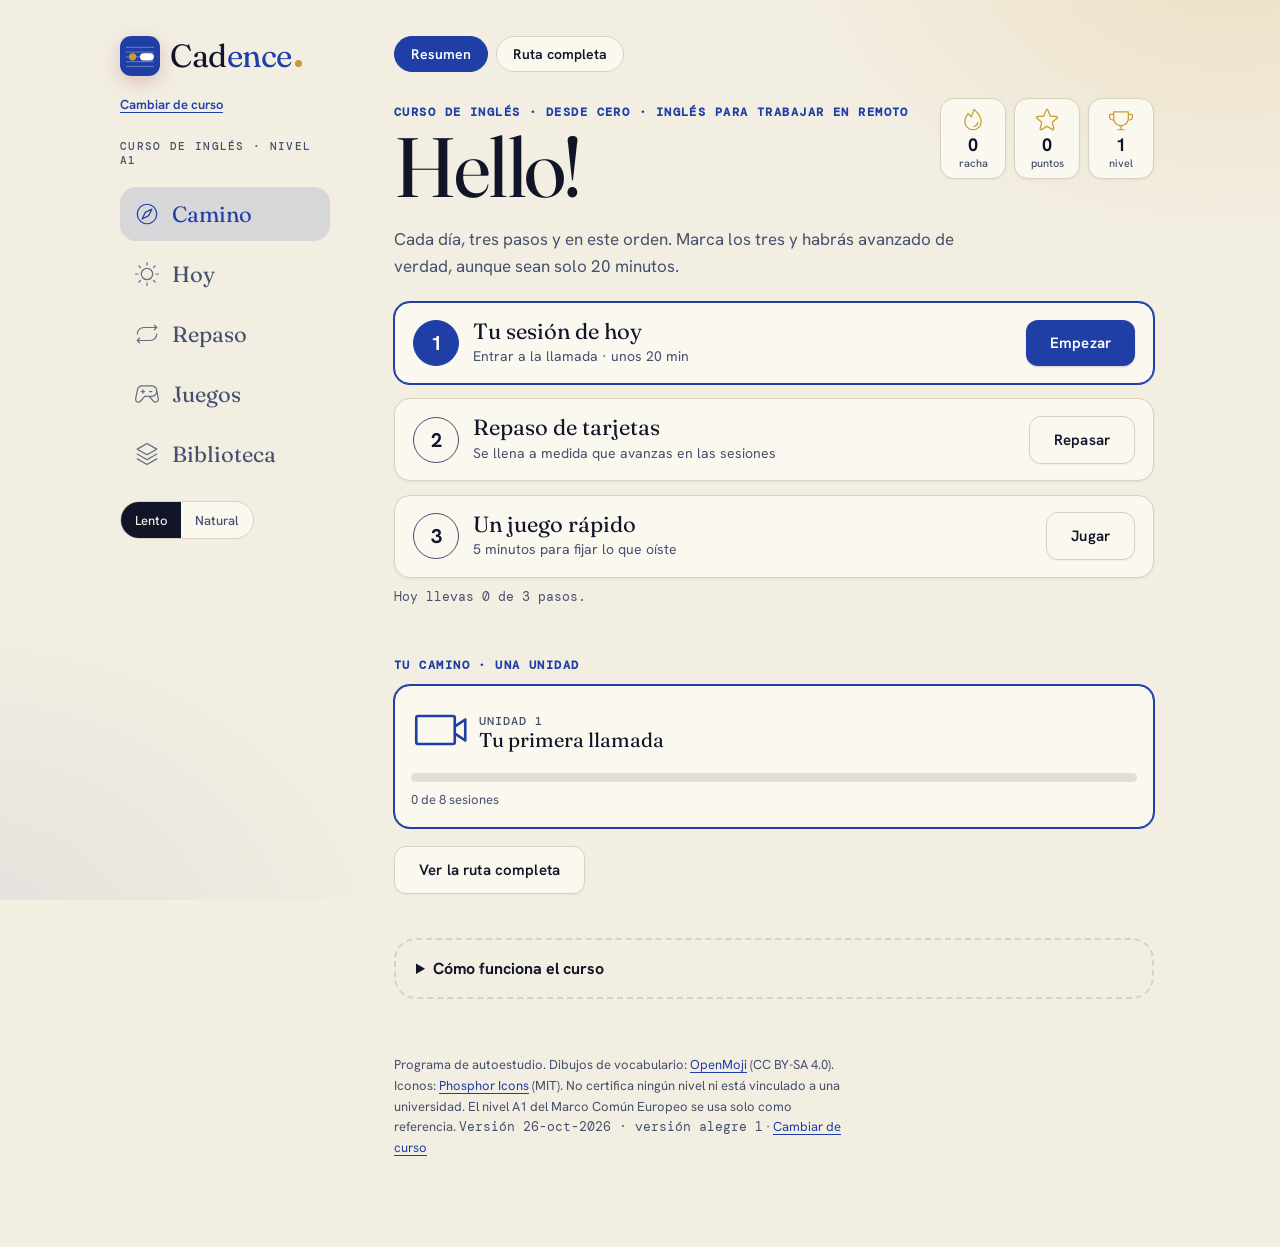
==== en/index.html @ 7f868755 "Curso de inglés (en-US) unidad 1, pruebas, motor generalizado Co-Authored-By: Claude Sonnet 5.5 <nor" ====
<!doctype html>
<html lang="es">
<head>
<meta charset="utf-8">
<meta name="viewport" content="width=device-width, initial-scale=1, viewport-fit=cover">
<meta name="robots" content="noindex">
<meta name="description" content="Cadence: curso de autoestudio de inglés para trabajar en remoto, desde cero y para hispanohablantes. Versión de prueba.">
<meta name="theme-color" content="#F3EEE2">
<meta property="og:type" content="website">
<meta property="og:title" content="Cadence: inglés para trabajar en remoto">
<meta property="og:description" content="Curso de autoestudio de inglés americano para trabajar en remoto, con ritmo, escenas y repaso espaciado.">
<link rel="canonical" href="https://virbel21.github.io/cadence-frances/en/">
<title>Cadence</title>
<link rel="preconnect" href="https://fonts.googleapis.com">
<link rel="preconnect" href="https://fonts.gstatic.com" crossorigin>
<link href="https://fonts.googleapis.com/css2?family=Fraunces:ital,opsz,wght@0,9..144,300..700;1,9..144,300..700&family=Hanken+Grotesk:wght@400;500;600&family=DM+Mono:wght@400;500&display=swap" rel="stylesheet">
<link rel="stylesheet" href="theme.css">
<link rel="stylesheet" href="../shared/app.css">
</head>
<body>

<div class="shell">
  <aside class="side">
    <div class="brand" role="img" aria-label="Cadence">
      <svg class="mk" viewBox="0 0 46 46" fill="none" aria-hidden="true"><rect width="46" height="46" rx="13" fill="var(--blue)"/><g stroke="var(--on-blue)" stroke-width="1" opacity=".38"><path d="M7 13H39M7 18.5H39M7 24H39M7 29.5H39M7 35H39"/></g><circle cx="14.5" cy="24" r="4.2" fill="var(--honey)"/><rect x="23" y="19.8" width="16" height="8.4" rx="4.2" fill="var(--on-blue)"/></svg>
      <span class="wm" aria-hidden="true">Cad<em>ence</em><span class="dt"></span></span>
    </div>
    <p class="sub">Curso de inglés · Nivel A1</p>
    <a class="swc" href="../">Cambiar de curso</a>
    <div class="seg" role="group" aria-label="Velocidad de la voz">
      <button type="button" data-a="speed" data-v="slow" aria-pressed="true">Lento</button>
      <button type="button" data-a="speed" data-v="fast" aria-pressed="false">Natural</button>
    </div>
    <label class="vsel" id="vsel" hidden><span>Voz</span><select id="voice" aria-label="Elegir voz inglesa"></select></label>
    <nav class="nav" role="tablist" aria-label="Secciones">
      <button role="tab" data-a="tab" data-t="home" type="button"><span class="ic"><svg viewBox="0 0 256 256" fill="currentColor" aria-hidden="true" focusable="false"><path d="M128,26A102,102,0,1,0,230,128,102.12,102.12,0,0,0,128,26Zm0,192a90,90,0,1,1,90-90A90.1,90.1,0,0,1,128,218ZM173.32,74.63l-64,32a6,6,0,0,0-2.69,2.69l-32,64A6,6,0,0,0,80,182a6.06,6.06,0,0,0,2.68-.63l64-32a6,6,0,0,0,2.69-2.69l32-64a6,6,0,0,0-8.05-8.05Zm-33.79,64.9L93.42,162.58l23-46.11,46.11-23Z"/></svg></span><span>Camino</span></button>
      <button role="tab" data-a="tab" data-t="today" type="button"><span class="ic"><svg viewBox="0 0 256 256" fill="currentColor" aria-hidden="true" focusable="false"><path d="M122,40V16a6,6,0,0,1,12,0V40a6,6,0,0,1-12,0Zm68,88a62,62,0,1,1-62-62A62.07,62.07,0,0,1,190,128Zm-12,0a50,50,0,1,0-50,50A50.06,50.06,0,0,0,178,128ZM59.76,68.24a6,6,0,1,0,8.48-8.48l-16-16a6,6,0,0,0-8.48,8.48Zm0,119.52-16,16a6,6,0,1,0,8.48,8.48l16-16a6,6,0,1,0-8.48-8.48ZM192,70a6,6,0,0,0,4.24-1.76l16-16a6,6,0,0,0-8.48-8.48l-16,16A6,6,0,0,0,192,70Zm4.24,117.76a6,6,0,0,0-8.48,8.48l16,16a6,6,0,0,0,8.48-8.48ZM46,128a6,6,0,0,0-6-6H16a6,6,0,0,0,0,12H40A6,6,0,0,0,46,128Zm82,82a6,6,0,0,0-6,6v24a6,6,0,0,0,12,0V216A6,6,0,0,0,128,210Zm112-88H216a6,6,0,0,0,0,12h24a6,6,0,0,0,0-12Z"/></svg></span><span>Hoy</span></button>
      <button role="tab" data-a="tab" data-t="review" type="button"><span class="ic"><svg viewBox="0 0 256 256" fill="currentColor" aria-hidden="true" focusable="false"><path d="M26,128A70.08,70.08,0,0,1,96,58H209.51L195.76,44.24a6,6,0,0,1,8.48-8.48l24,24a6,6,0,0,1,0,8.48l-24,24a6,6,0,0,1-8.48-8.48L209.51,70H96a58.07,58.07,0,0,0-58,58,6,6,0,0,1-12,0Zm198-6a6,6,0,0,0-6,6,58.07,58.07,0,0,1-58,58H46.49l13.75-13.76a6,6,0,0,0-8.48-8.48l-24,24a6,6,0,0,0,0,8.48l24,24a6,6,0,0,0,8.48-8.48L46.49,198H160a70.08,70.08,0,0,0,70-70A6,6,0,0,0,224,122Z"/></svg></span><span>Repaso</span></button>
      <button role="tab" data-a="tab" data-t="games" type="button"><span class="ic"><svg viewBox="0 0 256 256" fill="currentColor" aria-hidden="true" focusable="false"><path d="M176,110H152a6,6,0,0,1,0-12h24a6,6,0,0,1,0,12ZM104,98H94V88a6,6,0,0,0-12,0V98H72a6,6,0,0,0,0,12H82v10a6,6,0,0,0,12,0V110h10a6,6,0,0,0,0-12ZM239.84,199.5A34,34,0,0,1,212,214,34.11,34.11,0,0,1,188,204.05l-.26-.28L147.38,158H108.62L68.31,203.76,68,204A34,34,0,0,1,44,214a34,34,0,0,1-33.46-39.91s0-.06,0-.1L26.9,89.88A57.89,57.89,0,0,1,83.89,42H172a58.07,58.07,0,0,1,57.05,47.63c0,.07,0,.12,0,.19L245.46,174s0,.07,0,.11A33.75,33.75,0,0,1,239.84,199.5ZM172,146a46,46,0,0,0,0-92H83.89A45.9,45.9,0,0,0,38.71,92a.36.36,0,0,0,0,.1L22.33,176.23a22,22,0,0,0,37.11,19.45l42-47.65a6,6,0,0,1,4.5-2Zm61.67,30.23-9.79-50.35A58.06,58.06,0,0,1,172,158h-8.63l33.19,37.68a22,22,0,0,0,37.11-19.45Z"/></svg></span><span>Juegos</span></button>
      <button role="tab" data-a="tab" data-t="sounds" type="button"><span class="ic"><svg viewBox="0 0 256 256" fill="currentColor" aria-hidden="true" focusable="false"><path d="M229.18,173a6,6,0,0,1-2.16,8.2l-96,56a6,6,0,0,1-6,0l-96-56a6,6,0,0,1,6-10.36l93,54.23,93-54.23A6,6,0,0,1,229.18,173ZM221,122.82l-93,54.23L35,122.82a6,6,0,0,0-6,10.36l96,56a6,6,0,0,0,6,0l96-56a6,6,0,0,0-6-10.36ZM26,80a6,6,0,0,1,3-5.18l96-56a6,6,0,0,1,6,0l96,56a6,6,0,0,1,0,10.36l-96,56a6,6,0,0,1-6,0l-96-56A6,6,0,0,1,26,80Zm17.91,0L128,129.05,212.09,80,128,31Z"/></svg></span><span>Biblioteca</span></button>
    </nav>
        <p class="note" id="vnote" hidden>Este dispositivo no tiene una voz inglesa instalada. Añádela en los ajustes de voz del sistema para oír las frases. Las notas del ritmo funcionan igual.</p>
  </aside>

  <main>
    <div class="subnav" id="subnav" role="group" aria-label="Apartados"></div>
    <section class="view" id="v-home"></section>
    <section class="view" id="v-route" hidden></section>
    <section class="view" id="v-today" hidden></section>
    <section class="view" id="v-review" hidden></section>
    <section class="view" id="v-words" hidden></section>
    <section class="view" id="v-games" hidden></section>
    <section class="view" id="v-talk" hidden></section>
    <section class="view" id="v-sounds" hidden></section>
    <section class="view" id="v-verbs" hidden></section>
    <section class="view" id="v-method" hidden></section>
    <p class="foot">Programa de autoestudio. Dibujos de vocabulario: <a href="https://openmoji.org" rel="noopener">OpenMoji</a> (CC BY-SA 4.0). Iconos: <a href="https://phosphoricons.com" rel="noopener">Phosphor Icons</a> (MIT). No certifica ningún nivel ni está vinculado a una universidad. El nivel A1 del Marco Común Europeo se usa solo como referencia. <span style="font-family:var(--f-mono)">Versión 26-oct-2026 · versión alegre 1</span> · <a href="../">Cambiar de curso</a></p>
  </main>
</div>
<div class="toast" id="toast" role="status" aria-live="polite" hidden></div>

<script src="course.js"></script>
<script src="../shared/evid.js"></script>
<script src="../shared/engine.js"></script>
</body>
</html>
---- en/theme.css ----
/* Tema del curso de inglés: cobalto y marfil con oro viejo (Fraunces + Hanken Grotesk). Sin verdes ni rosas. */
:root{
  --paper:#F3EEE2; --card:#FBF8F0; --sunk:#E9E2D1;
  --ink:#101528; --ink2:#46506E; --line:#DAD2BE;
  --blue:#1F3FA6; --blue-soft:#DCE3F6; --on-blue:#FFFFFF;
  --rose:#74540C; --rose-soft:#F3E2B0;
  --ok:#1F3FA6;
  --staff:rgba(16,21,40,.26); --staff2:rgba(16,21,40,.52);
  --honey:#C99A2E; --glow:rgba(201,154,46,.20); --glow2:rgba(31,63,166,.10);
  --f-display:'Fraunces','Iowan Old Style',Georgia,serif;
  --f-body:'Hanken Grotesk',system-ui,-apple-system,'Segoe UI',sans-serif;
  --f-mono:'DM Mono',ui-monospace,Menlo,Consolas,monospace;
  --wd:400; --it:italic; --hs:clamp(72px,16vw,160px); --h2s:clamp(36px,5.6vw,54px);
  --c1:#1F3FA6; --c2:#B8862A; --c3:#46506E; --c4:#5A6FB8; --green:#1F3FA6; --red:#B5301C;
}
@media (prefers-color-scheme: dark){
  :root:not([data-theme="light"]){
    --paper:#0E1222; --card:#171C33; --sunk:#202744;
    --ink:#F1ECDD; --ink2:#AEB6D0; --line:#2E3556;
    --blue:#8FA6FF; --blue-soft:#232D5C; --on-blue:#0B1030;
    --rose:#E5C26A; --rose-soft:#3F3414;
    --ok:#8FA6FF;
    --staff:rgba(241,236,221,.26); --staff2:rgba(241,236,221,.52);
    --honey:#E5C26A; --glow:rgba(229,194,106,.14); --glow2:rgba(143,166,255,.12);
    --c1:#8FA6FF; --c2:#E5C26A; --c3:#AEB6D0; --c4:#B3C0FF; --green:#8FA6FF; --red:#F08A7A;
    color-scheme:dark;
  }
}
:root[data-theme="dark"]{
  --paper:#0E1222; --card:#171C33; --sunk:#202744;
  --ink:#F1ECDD; --ink2:#AEB6D0; --line:#2E3556;
  --blue:#8FA6FF; --blue-soft:#232D5C; --on-blue:#0B1030;
  --rose:#E5C26A; --rose-soft:#3F3414;
  --ok:#8FA6FF;
  --staff:rgba(241,236,221,.26); --staff2:rgba(241,236,221,.52);
  --honey:#E5C26A; --glow:rgba(229,194,106,.14); --glow2:rgba(143,166,255,.12);
  --c1:#8FA6FF; --c2:#E5C26A; --c3:#AEB6D0; --c4:#B3C0FF; --green:#8FA6FF; --red:#F08A7A;
  color-scheme:dark;
}
/* Fondo marfil limpio: un velo dorado y otro cobalto, muy suaves */
body[data-look="b"]{background-image:radial-gradient(620px 420px at 96% -6%,color-mix(in srgb,var(--honey) 16%,transparent),transparent 70%),radial-gradient(640px 480px at -4% 106%,color-mix(in srgb,var(--blue) 8%,transparent),transparent 70%)}
---- shared/app.css ----
/* Layout: índice lateral tipo libro y columna de lectura. Motivo propio: cada sílaba es una nota
   sobre un pentagrama; la nota larga es el acento del grupo. Crema cálida para el fondo, terracota solo en lo que suena o se pulsa,
   miel únicamente para señalar la forma natural en las correcciones. */
*{box-sizing:border-box}
body{
  background-color:var(--paper);
  background-image:radial-gradient(900px 520px at 88% -8%,var(--glow),transparent 70%),radial-gradient(760px 520px at -6% 108%,var(--glow2),transparent 70%);
  background-repeat:no-repeat; background-attachment:fixed;
  color:var(--ink);
  font:400 16px/1.6 var(--f-body);
  padding-block:24px 80px;
  padding-left:max(16px, env(safe-area-inset-left, 0px));
  padding-right:max(16px, env(safe-area-inset-right, 0px));
}
button{font:inherit;color:inherit}
:focus-visible{outline:2px solid var(--blue);outline-offset:3px}
h1,h2,h3{margin:0;font-weight:400;text-wrap:balance}
p{margin:0}
a{color:var(--blue);text-underline-offset:3px}

.shell{max-width:1040px;margin:0 auto;display:grid;grid-template-columns:minmax(0,1fr);gap:22px}
.side{display:grid;grid-template-columns:1fr auto;align-items:center;gap:14px 12px}
.side .nav,.side .note{grid-column:1 / -1}
.brand{display:flex;align-items:center;gap:10px;flex-wrap:nowrap}
.brand .mk{width:40px;height:40px;flex:none;filter:drop-shadow(0 6px 10px rgba(138,33,64,.22))}
.wm{font:var(--wd) 32px/1 var(--f-display);letter-spacing:-.015em;color:var(--ink);white-space:nowrap}
.wm em{font-style:normal;color:var(--blue)}
.wm .dt{display:inline-block;width:7px;height:7px;border-radius:50%;background:var(--honey);margin-left:3px}
.sub{display:none}
.seg{display:inline-flex;border:1px solid var(--line);border-radius:99px;overflow:hidden;background:var(--card)}
.seg button{border:0;background:none;padding:7px 14px;font:500 13px var(--f-body);color:var(--ink2);cursor:pointer;min-height:36px}
.seg button[aria-pressed="true"]{background:var(--ink);color:var(--paper)}
.nav{display:flex;gap:6px;overflow-x:auto;border-bottom:1px solid var(--line);padding-bottom:2px;scrollbar-width:none}
.nav::-webkit-scrollbar{display:none}
.nav button{flex:none;display:flex;align-items:center;gap:8px;background:none;border:0;padding:10px 10px;font:var(--wd) 22px/1 var(--f-display);color:var(--ink2);cursor:pointer;border-bottom:2px solid transparent;margin-bottom:-3px}
.nav button::before{content:"";width:7px;height:7px;border-radius:50%;border:1px solid var(--ink2);flex:none}
.nav button[aria-selected="true"]{color:var(--ink);border-bottom-color:var(--blue)}
.nav button[aria-selected="true"]::before{background:var(--blue);border-color:var(--blue)}
.note{padding:10px 14px;background:var(--sunk);border-radius:8px;font-size:14px;color:var(--ink2)}
@media (min-width:860px){
  .shell{grid-template-columns:210px minmax(0,1fr);gap:64px}
  .side{display:flex;flex-direction:column;align-items:flex-start;gap:20px;position:sticky;top:calc(24px + env(safe-area-inset-top, 0px));align-self:start}
  .side .seg{order:3}
  .side .nav{order:2;flex-direction:column;border-bottom:0;border-left:1px solid var(--line);padding:0 0 0 18px;gap:2px;overflow:visible;width:100%}
  .nav button{font-size:26px;padding:8px 0;border-bottom:0;margin:0}
  .nav button[aria-selected="true"]{border-bottom:0}
  .sub{display:block;font:500 11px var(--f-mono);letter-spacing:.12em;text-transform:uppercase;color:var(--ink2);margin-top:-8px;order:1}
}

main{min-width:0;max-width:760px}
.view{padding-top:6px}
.eyebrow{font:500 12px var(--f-mono);letter-spacing:.12em;text-transform:uppercase;color:var(--ink2)}
.h2{font:var(--wd) var(--h2s)/1 var(--f-display);letter-spacing:-.015em;margin:8px 0 14px}
.lead{color:var(--ink2);max-width:58ch;font-size:17px}
.sec{margin-top:52px}
.sec > .eyebrow{display:block;margin-bottom:12px}
.h3{font:var(--wd) 26px/1.15 var(--f-display);margin-bottom:6px}

.hero{margin-bottom:8px}
.hero h1{font:var(--wd) var(--hs)/.88 var(--f-display);letter-spacing:-.035em;margin:10px 0 18px}
.hero-row{display:flex;align-items:center;gap:18px;flex-wrap:wrap;margin-bottom:22px}
.hero-actions{display:flex;gap:12px;flex-wrap:wrap;margin-top:26px}
.statline{display:flex;flex-wrap:wrap;gap:6px 30px;margin-top:30px;padding-top:16px;border-top:1px solid var(--line);font:400 13px var(--f-mono);color:var(--ink2)}
.statline b{font-weight:500;color:var(--ink)}

.btn{appearance:none;border:1px solid var(--blue);background:var(--blue);color:var(--on-blue);padding:12px 22px;border-radius:99px;font:500 15px var(--f-body);cursor:pointer;min-height:46px}
.btn.ghost{background:transparent;color:var(--ink);border-color:var(--ink2)}
.btn:hover{filter:brightness(1.1)}
.btn.ghost:hover{border-color:var(--blue);color:var(--blue);filter:none}

.tag{display:inline-block;font:500 11px var(--f-mono);letter-spacing:.06em;text-transform:uppercase;padding:3px 10px;border:1px solid var(--line);border-radius:99px;color:var(--ink2);white-space:nowrap}
.tag.now{background:var(--blue-soft);color:var(--blue);border-color:transparent}
.tag.ok,.tag.s{color:var(--ok);border-color:var(--ok)}
.tag.m{color:var(--blue);border-color:var(--blue)}
.tag.l{color:var(--rose);border-color:var(--rose)}

.steps,.weeks,.obj{list-style:none;margin:0;padding:0;border-top:1px solid var(--line)}
.steps li,.weeks li,.obj li{border-bottom:1px solid var(--line)}
.steps button{display:grid;grid-template-columns:44px 1fr auto;gap:14px;align-items:center;width:100%;text-align:left;background:none;border:0;padding:20px 0;cursor:pointer}
.steps button:hover .t{color:var(--blue)}
.steps .n{font:var(--it) var(--wd) 40px/1 var(--f-display);color:var(--blue)}
.steps .t{font:var(--wd) 25px/1.15 var(--f-display)}
.steps .d{color:var(--ink2);font-size:15px;margin-top:2px}
.steps .min{font:400 12px var(--f-mono);color:var(--ink2);margin-left:8px}

.how{list-style:none;margin:0;padding:0;border-top:1px solid var(--line)}
.how li{display:grid;grid-template-columns:44px 1fr;gap:14px;padding:20px 0;border-bottom:1px solid var(--line)}
.how .n{font:var(--it) var(--wd) 40px/1 var(--f-display);color:var(--blue)}
.how .t{font:var(--wd) 25px/1.15 var(--f-display)}
.how .t .min{font:400 12px var(--f-mono);color:var(--ink2);margin-left:8px}
.how .d{color:var(--ink2);font-size:16px;margin-top:4px;max-width:60ch}
.how .d b{color:var(--ink);font-weight:600}
.how .go{margin-top:12px;appearance:none;background:transparent;border:1px solid var(--ink2);color:var(--ink);border-radius:99px;padding:8px 16px;font:500 14px var(--f-body);cursor:pointer;min-height:40px}
.how .go:hover{border-color:var(--blue);color:var(--blue)}
.prog{display:grid;grid-template-columns:repeat(4,1fr);gap:6px;margin:0 0 14px}
.prog i{display:block;height:8px;border-radius:99px;background:var(--sunk)}
.prog i.on{background:var(--blue)}
.progl{font:400 13px var(--f-mono);color:var(--ink2);margin:0 0 16px}
.obj{counter-reset:o}
.obj li{counter-increment:o;display:grid;grid-template-columns:44px 1fr;gap:14px;padding:16px 0}
.obj li::before{content:counter(o);font:var(--it) var(--wd) 30px/1.1 var(--f-display);color:var(--blue)}

.weeks li{display:grid;grid-template-columns:44px 1fr auto;gap:14px;padding:18px 0;align-items:start}
.weeks .w{font:500 13px var(--f-mono);color:var(--ink2);padding-top:7px}
.weeks .tt{font:var(--wd) 26px/1.15 var(--f-display)}
.weeks .out{margin-top:4px;color:var(--ink2);font-size:15px}
.weeks .out b{font-weight:600;color:var(--ink)}
.weeks li.dim .tt{color:var(--ink2)}

.legend{font-size:14px;color:var(--ink2);margin-top:20px;max-width:62ch}
.legend code{font:500 13px var(--f-mono);color:var(--blue)}
.resp{font:500 13.5px var(--f-mono);color:var(--blue)}

/* Pentagrama: cada grupo rítmico es un compás */
.beats{--s:10px;display:flex;flex-wrap:wrap;gap:14px 12px;align-items:flex-start;margin:12px 0}
.beats.lg{--s:13px}
.grp{position:relative;display:flex;gap:8px;align-items:flex-start;padding:0 14px 0 10px}
.grp::before{content:"";position:absolute;left:0;right:0;top:0;height:calc(var(--s)*4 + 1px);background:repeating-linear-gradient(to bottom,var(--staff) 0 1px,transparent 1px var(--s))}
.grp::after{content:"";position:absolute;right:0;top:0;height:calc(var(--s)*4 + 1px);border-right:2px solid var(--staff2)}
.b{position:relative;z-index:1;display:flex;flex-direction:column;align-items:center;gap:calc(var(--s)*.9);min-width:calc(var(--s)*2.4)}
.b i{display:block;width:calc(var(--s)*1.7);height:calc(var(--s)*1.7);margin-top:calc(var(--s)*1.15);border-radius:50%;background:var(--ink2);transition:background .12s,transform .12s}
.b.end i{width:calc(var(--s)*4.4);border-radius:99px;background:var(--ink)}
.b span{font:500 12px/1 var(--f-mono);color:var(--ink2);padding-bottom:2px}
.beats.lg .b span{font-size:14px}
.b.on i{background:var(--blue);transform:scale(1.14)}
.b.on span{color:var(--blue)}
@media (prefers-reduced-motion: reduce){.b i{transition:none}}

.chips .chip.ok{background:var(--c1);color:#fff;border-color:transparent}.chips .chip.ko{text-decoration:line-through;opacity:.7}.chips .chip.miss{outline:2px dashed var(--c2);outline-offset:1px}
.lex{display:grid;grid-template-columns:auto 1fr;gap:16px;align-items:center;padding:14px 0;border-top:1px solid var(--line)}
.arcrow{display:inline-flex;align-items:flex-end;flex-wrap:nowrap;font:var(--it) var(--wd) 26px/1.1 var(--f-display)}
.arcrow .aw{padding:0 2px}
.arc{display:inline-flex;flex-direction:column;align-items:center;margin:0 -4px;position:relative;top:-2px}
.arc b{font:600 13px var(--f-body);line-height:1}
.arc svg{width:34px;height:17px;display:block}
.legend3{display:flex;flex-wrap:wrap;gap:6px 18px;font:500 13px var(--f-body);margin:12px 0 6px}
.pgrid{display:grid;grid-template-columns:repeat(auto-fill,minmax(150px,1fr));gap:12px;margin:16px 0}
.pic{display:flex;flex-direction:column;align-items:center;gap:6px;padding:16px 10px 14px;border:1px solid var(--line);background:var(--card);border-radius:16px;cursor:pointer;text-align:center;font:inherit;color:var(--ink)}
.pic:hover{border-color:var(--ink)}
.pic img{width:76px;height:76px;display:block}
.pc0{background:color-mix(in srgb,var(--c1) 12%,var(--card))}.pc1{background:color-mix(in srgb,var(--c2) 12%,var(--card))}.pc2{background:color-mix(in srgb,var(--c3) 12%,var(--card))}
.pic .pw{font:var(--it) var(--wd) 20px/1.1 var(--f-display)}
.pic .pe{font:400 13px var(--f-body);color:var(--ink2)}
.pic.big{border:0;margin:8px auto}.pic.big img{width:120px;height:120px}
.chips{display:flex;flex-wrap:wrap;gap:8px;margin:18px 0 6px}
.chip{border:1px solid var(--line);background:var(--card);border-radius:99px;padding:8px 16px;font:500 14px var(--f-body);cursor:pointer;min-height:40px}
.chip:hover{border-color:var(--blue)}
.chip[aria-pressed="true"]{background:var(--ink);color:var(--paper);border-color:var(--ink)}
.rhy{padding:24px;border:1px solid var(--line);background:var(--card);border-radius:14px}
.rhy .frx{font:var(--wd) 34px/1.1 var(--f-display)}
.rhy .row{display:flex;align-items:center;gap:16px;flex-wrap:wrap}

.play{flex:none;width:46px;height:46px;border-radius:50%;border:1px solid var(--blue);background:var(--card);color:var(--blue);display:inline-grid;place-items:center;cursor:pointer}
.play:hover{background:var(--blue);color:var(--on-blue)}
.play.sm{width:34px;height:34px}
.play.lg{width:64px;height:64px;background:var(--blue);color:var(--on-blue)}
.play.lg:hover{filter:brightness(1.12)}

.snd{display:grid;grid-template-columns:minmax(90px,120px) 1fr;gap:20px;padding:24px 0;border-top:1px solid var(--line)}
.snd .g{font:var(--it) var(--wd) 58px/.95 var(--f-display)}
.snd .g.sm{font-size:38px;line-height:1}
.snd .rs{margin-top:8px}
.snd h3{font:600 16px var(--f-body);margin-bottom:4px}
.snd p{color:var(--ink2);font-size:15px;max-width:56ch}
.words{display:flex;flex-wrap:wrap;gap:8px;margin-top:14px}
.word{display:inline-flex;gap:8px;align-items:center;border:1px solid var(--line);background:var(--card);padding:8px 14px;border-radius:99px;font:500 15px var(--f-body);cursor:pointer;min-height:40px}
.word:hover{border-color:var(--blue)}
.word svg{color:var(--blue)}

.scene-head{display:grid;grid-template-columns:minmax(120px,170px) 1fr;gap:26px;align-items:center;margin-top:28px}
.art{color:var(--ink);background:color-mix(in srgb,var(--honey) 22%,var(--card));border-radius:22px;padding:18px}
.art svg{width:100%;height:auto;display:block}
.art img{width:100%;max-width:130px;height:auto;display:block;margin:0 auto}
.setting{font:var(--wd) 24px/1.3 var(--f-display);max-width:34ch}
@media (max-width:520px){.scene-head{grid-template-columns:1fr}.art{max-width:190px}}

.ph{display:grid;grid-template-columns:46px 1fr;gap:16px;padding:20px 0;border-top:1px solid var(--line);align-items:start}
.ph .fr{font:var(--wd) 30px/1.15 var(--f-display)}
.ph .cue{color:var(--ink2);font-size:14.5px;margin-top:2px}

.dlg{margin-top:14px}
.line{border-left:2px solid var(--line);padding:4px 0 4px 16px;margin:16px 0}
.line.me{border-left-color:var(--blue)}
.who{font:500 11px var(--f-mono);letter-spacing:.1em;text-transform:uppercase;color:var(--ink2);margin-bottom:3px}
.fl{font:var(--wd) 25px/1.25 var(--f-display);display:flex;gap:12px;align-items:flex-start}
.fl > span{flex:1;min-width:0}
mark{background:var(--rose-soft);color:inherit;padding:0 4px;border-radius:3px}
.sense{font-size:14.5px;color:var(--ink2);margin-top:6px}
.linkbtn{background:none;border:0;padding:6px 0;color:var(--blue);font:500 14px var(--f-body);cursor:pointer;text-decoration:underline;text-underline-offset:3px}
.opts{display:grid;gap:10px;margin-top:18px}
.opt{display:block;width:100%;text-align:left;padding:15px 18px;border:1px solid var(--line);background:var(--card);border-radius:12px;font:500 16px var(--f-body);cursor:pointer;min-height:50px}
.opt:hover{border-color:var(--blue);background:var(--blue-soft)}
.endbox{margin-top:22px;padding:24px;border:1px solid var(--line);background:var(--card);border-radius:14px}
.score{font:var(--wd) 56px/1 var(--f-display)}
.score span{font-size:24px;color:var(--ink2)}
.row2{display:flex;gap:12px;flex-wrap:wrap;margin-top:18px}

.bar{height:3px;background:var(--line);margin-bottom:22px;border-radius:2px;overflow:hidden}
.bar i{display:block;height:100%;background:var(--blue)}
.rcard{border:1px solid var(--line);background:var(--card);border-radius:14px;padding:30px 24px}
.cue-big{font:var(--it) var(--wd) clamp(28px,5vw,40px)/1.2 var(--f-display);margin:12px 0 8px}
.rfr{font:var(--wd) clamp(34px,6.5vw,50px)/1.1 var(--f-display);margin-top:8px}
.rate{display:grid;grid-template-columns:repeat(3,1fr);gap:10px;margin-top:24px}
.rate button{display:flex;flex-direction:column;align-items:center;gap:2px;padding:12px 6px;border:1px solid var(--line);background:var(--paper);border-radius:12px;cursor:pointer;font:600 15px var(--f-body);min-height:58px}
.rate button small{font:400 12px var(--f-mono);color:var(--ink2)}
.rate button:hover{border-color:var(--blue);background:var(--blue-soft)}
.boxes{display:grid;grid-template-columns:repeat(6,1fr);gap:10px;align-items:end;height:124px;margin-top:8px}
.boxes div{display:flex;flex-direction:column;justify-content:flex-end;align-items:center;height:100%;gap:6px;font:400 12px var(--f-mono);color:var(--ink2);text-align:center}
.boxes i{display:block;width:100%;background:var(--blue);min-height:3px;border-radius:4px 4px 0 0}
.boxes .z i{background:var(--line)}
.boxes b{font-weight:500;color:var(--ink)}

.ev{list-style:none;margin:0;padding:0;border-top:1px solid var(--line)}
.ev li{padding:22px 0;border-bottom:1px solid var(--line);display:grid;gap:8px}
.ev .evh{display:flex;justify-content:space-between;align-items:baseline;gap:10px;flex-wrap:wrap}
.ev h3{font:var(--wd) 27px/1.15 var(--f-display)}
.ev p{font-size:15px;color:var(--ink2);max-width:62ch}
.plain{list-style:none;margin:0;padding:0;border-top:1px solid var(--line)}
.plain li{padding:14px 0;border-bottom:1px solid var(--line);color:var(--ink2);max-width:64ch}
.plain li b{color:var(--ink);font-weight:600}
.foot{margin-top:56px;font-size:13px;color:var(--ink2);max-width:64ch}

.looks{grid-column:1 / -1;display:grid;gap:8px;width:100%}
.looks > span{font:500 11px var(--f-mono);letter-spacing:.12em;text-transform:uppercase;color:var(--ink2)}
.looks button{display:flex;align-items:center;gap:12px;text-align:left;border:1px solid var(--line);background:var(--card);border-radius:12px;padding:10px 12px;cursor:pointer}
.looks button[aria-pressed="true"]{border-color:var(--blue);box-shadow:inset 0 0 0 1px var(--blue)}
.looks .sw{display:flex;flex:none}
.looks .sw i{display:block;width:18px;height:18px;border-radius:50%;border:1px solid rgba(0,0,0,.18);margin-left:-5px}
.looks .sw i:first-child{margin-left:0}
.looks b{display:block;font:600 14px var(--f-body)}
.looks small{display:block;font:400 12px var(--f-body);color:var(--ink2)}
@media (min-width:860px){.side .vsel{order:4}.side .note{order:5}}
.side .vsel{grid-column:1 / -1;display:grid;gap:6px;width:100%}
.vsel span{font:500 11px var(--f-mono);letter-spacing:.12em;text-transform:uppercase;color:var(--ink2)}
.vsel select{appearance:auto;width:100%;max-width:260px;padding:9px 10px;border:1px solid var(--line);border-radius:10px;background:var(--card);color:var(--ink);font:500 13px var(--f-body);min-height:40px}

.toast{position:fixed;left:50%;transform:translateX(-50%);bottom:calc(16px + env(safe-area-inset-bottom, 0px));max-width:min(92vw,460px);background:var(--ink);color:var(--paper);padding:12px 18px;border-radius:12px;font-size:14px;z-index:20}

.path{display:grid;gap:0;border-top:1px solid var(--line);margin-top:6px}
.stage{display:grid;grid-template-columns:96px 1fr;gap:16px;padding:20px 0;border-bottom:1px solid var(--line)}
.stage .k{font:500 12px var(--f-mono);letter-spacing:.1em;text-transform:uppercase;color:var(--blue);padding-top:6px}
.stage .tt{font:var(--wd) 26px/1.15 var(--f-display)}
.stage .d{color:var(--ink2);font-size:15px;margin-top:4px;max-width:58ch}
@media (max-width:520px){.stage{grid-template-columns:1fr;gap:4px}}
.days{list-style:none;margin:0;padding:0;border-top:1px solid var(--line)}
.days li{border-bottom:1px solid var(--line)}
.days button{display:grid;grid-template-columns:44px 1fr auto;gap:14px;align-items:center;width:100%;text-align:left;background:none;border:0;padding:16px 0;cursor:pointer}
.days button:hover .tt{color:var(--blue)}
.days .n{font:var(--it) var(--wd) 34px/1 var(--f-display);color:var(--blue)}
.days .tt{font:var(--wd) 23px/1.15 var(--f-display)}
.days .d{color:var(--ink2);font-size:14px;margin-top:2px}
.days li.plan .n,.days li.plan .tt{color:var(--ink2)}
.days li.plan .row{display:grid;grid-template-columns:44px 1fr;gap:14px;padding:12px 0;align-items:center}
.stp{list-style:none;margin:20px 0 6px;padding:0;display:grid;grid-template-columns:repeat(4,1fr);gap:8px}
.stp button{width:100%;text-align:left;border:1px solid var(--line);background:var(--card);border-radius:12px;padding:10px 12px;cursor:pointer;min-height:64px;display:grid;gap:2px}
.stp button b{font:500 11px var(--f-mono);letter-spacing:.08em;text-transform:uppercase;color:var(--ink2)}
.stp button span{font:600 14px/1.2 var(--f-body)}
.stp button[aria-current="step"]{border-color:var(--blue);box-shadow:inset 0 0 0 1px var(--blue)}
.stp button.ok b{color:var(--ok)}
@media (max-width:520px){.stp{grid-template-columns:repeat(2,1fr)}}
.story .sl{border-left:2px solid var(--line);padding:6px 0 6px 16px;margin:12px 0;transition:border-color .15s}
.story .sl.on{border-left-color:var(--blue);background:var(--blue-soft)}
.checks{list-style:none;margin:0;padding:0;border-top:1px solid var(--line)}
.checks li{border-bottom:1px solid var(--line)}
.checks label{display:flex;gap:12px;align-items:flex-start;padding:14px 0;cursor:pointer}
.checks input{width:20px;height:20px;margin-top:3px;accent-color:var(--blue)}
.qopt.right{border-color:var(--ok);background:transparent}
.qopt.wrong{border-color:var(--rose)}
.rcard .art{max-width:190px;margin:14px 0 4px}
@keyframes flipin{from{transform:perspective(900px) rotateY(80deg);opacity:.2}to{transform:perspective(900px) rotateY(0);opacity:1}}
.rcard.flip{animation:flipin .38s ease-out}
@media (prefers-reduced-motion:reduce){.rcard.flip{animation:none}}
.vmap{background:var(--card);border:1px solid var(--line);border-radius:14px;padding:10px;margin:16px 0}
.vmap svg{width:100%;height:auto;display:block}
.vmap .ln{stroke:var(--line);stroke-width:1.5;fill:none}
.vmap .nd{fill:var(--paper);stroke:var(--line);stroke-width:1.2;cursor:pointer}
.vmap g:hover .nd{stroke:var(--blue)}
.vmap .hub{fill:var(--blue)}
.vmap .pr{font:500 11px var(--f-mono);fill:var(--ink2);letter-spacing:.06em}
.vmap .fm{font:var(--wd) 22px var(--f-display);fill:var(--ink)}
.vmap .hubt{font:var(--wd) 24px var(--f-display);fill:var(--on-blue)}
.vmap .lbl{font:500 11px var(--f-mono);fill:var(--ink2);letter-spacing:.1em}
.vmap .es{font:400 12px var(--f-body);fill:var(--ink2)}
.rt{fill:var(--ink)}.en{fill:var(--blue)}.en.mu{opacity:.5}
.vm{display:grid;gap:0;border-top:1px solid var(--line);margin-top:10px}
.vm .r{display:grid;grid-template-columns:78px 1fr auto auto;gap:12px;align-items:center;padding:12px 0;border-bottom:1px solid var(--line)}
.vm .pr{font:500 12px var(--f-mono);color:var(--ink2)}
.vm .fo{font:var(--wd) 28px/1.1 var(--f-display)}
.vm .fo .e{color:var(--blue)}.vm .fo .e.mu{opacity:.5}
@media (max-width:520px){.vm .r{grid-template-columns:64px 1fr auto auto;gap:8px}.vm .fo{font-size:24px}}
/* color y conversación */
.trail{position:relative;max-width:560px}
.trail svg{position:absolute;left:0;top:0}
.trow{position:absolute;left:0;right:0;height:72px;display:flex;align-items:center;gap:12px;background:none;border:0;padding:0 0 0 150px;text-align:left;cursor:pointer;color:var(--ink)}
.trow .tx{display:grid;gap:2px;min-width:0}
.trow .tx b{font:var(--wd) 22px/1.15 var(--f-display);font-weight:400}
.trow .tx small{font:400 13px/1.35 var(--f-body);color:var(--ink2);display:-webkit-box;-webkit-line-clamp:2;-webkit-box-orient:vertical;overflow:hidden}
.trow:hover .tx b{color:var(--blue)}
.trow .tag{flex:none;margin-left:auto}
.node{position:absolute;top:50%;transform:translateY(-50%);width:54px;height:54px;border-radius:50%;display:grid;place-items:center;font:var(--wd) 22px var(--f-display);background:var(--card);border:2px solid var(--line);color:var(--ink)}
.node.done{background:var(--blue);border-color:transparent;color:var(--on-blue)}
.node.cur{width:66px;height:66px;background:var(--honey);border-color:transparent;color:#2A141B;font-size:26px;box-shadow:0 0 0 5px rgba(224,169,59,.3)}
.node.c0{border-color:var(--c1)}.node.c1{border-color:var(--c2)}.node.c2{border-color:var(--c3)}
.stp li:nth-child(1) button{border-top:4px solid var(--c1)}
.stp li:nth-child(2) button{border-top:4px solid var(--honey)}
.stp li:nth-child(3) button{border-top:4px solid var(--c2)}
.stp li:nth-child(4) button{border-top:4px solid var(--c3)}
.dlg{display:grid;gap:12px}
.dlg .line,.story .sl{border:1px solid var(--line);background:var(--card);border-radius:18px 18px 18px 4px;padding:12px 18px;margin:0;max-width:92%}
.dlg .line.me,.story .sl.me{margin-left:auto;background:var(--blue);color:var(--on-blue);border-color:transparent;border-radius:18px 18px 4px 18px}
.dlg .line.me .who,.story .sl.me .who{color:inherit;opacity:.75}
.dlg .line.me .sense,.story .sl.me .sense{color:inherit;opacity:.85}
.story{display:grid;gap:12px}
.story .sl.on{box-shadow:0 0 0 3px var(--honey)}
.story .sl.me.on{background:var(--blue)}
.story .sl.me .play{background:transparent;border-color:var(--on-blue);color:var(--on-blue)}
.wrow{display:grid;grid-template-columns:54px 1fr auto;gap:12px;align-items:start;padding:16px 0;border-bottom:1px solid var(--line)}
.wrow .rk{font:500 12px var(--f-mono);color:var(--ink2);padding-top:10px}
.wrow .ww{font:var(--wd) 30px/1.1 var(--f-display)}
.wrow .es{color:var(--ink2);font-size:15px;margin-top:2px}
.wrow .ex{display:flex;gap:8px;align-items:center;margin-top:6px;font:var(--wd) 19px/1.3 var(--f-display);color:var(--ink)}
.wlist{border-top:1px solid var(--line);margin-top:10px}
.gap{border-bottom:2px solid var(--blue);padding:0 14px}
.vsel[hidden],.note[hidden]{display:none!important}
.lead+.lead{margin-top:10px}

/* ===== Cadence v2: más alegre, con relieve y un solo camino ===== */
body{background-image:radial-gradient(520px 380px at 94% -4%,color-mix(in srgb,var(--c2) 24%,transparent),transparent 70%),radial-gradient(520px 460px at -6% 38%,color-mix(in srgb,var(--c1) 18%,transparent),transparent 70%),radial-gradient(640px 480px at 100% 106%,color-mix(in srgb,var(--honey) 34%,transparent),transparent 70%);padding-block:20px 120px}
.eyebrow{color:var(--blue);font-weight:600}
.h2{letter-spacing:-.02em}
/* botones con relieve */
.btn{border:0;border-radius:16px;font-weight:700;padding:13px 24px;box-shadow:0 4px 0 color-mix(in srgb,var(--blue) 58%,#000);transition:transform .08s,box-shadow .08s,filter .15s}
.btn:hover{filter:brightness(1.07)}
.btn:active{transform:translateY(3px);box-shadow:0 1px 0 color-mix(in srgb,var(--blue) 58%,#000)}
.btn.ghost{background:var(--card);color:var(--ink);border:2px solid var(--line);box-shadow:0 4px 0 var(--line)}
.btn.ghost:hover{border-color:var(--blue);color:var(--blue)}
.btn.ghost:active{box-shadow:0 1px 0 var(--line)}
.btn.sm{padding:8px 16px;min-height:38px;font-size:14px}
.chip{border:2px solid var(--line);font-weight:700;box-shadow:0 3px 0 var(--line);padding:8px 16px}
.chip[aria-pressed="true"]{background:var(--blue);color:var(--on-blue);border-color:var(--blue);box-shadow:0 3px 0 color-mix(in srgb,var(--blue) 55%,#000)}
.opt{border:2px solid var(--line);border-radius:16px;box-shadow:0 4px 0 var(--line);font-weight:600}
.opt:hover{border-color:var(--blue);background:var(--blue-soft)}
.opt.right{background:color-mix(in srgb,var(--green) 22%,var(--card));border-color:var(--green);box-shadow:0 4px 0 var(--green)}
.opt.wrong{background:color-mix(in srgb,var(--red) 16%,var(--card));border-color:var(--red);box-shadow:0 4px 0 var(--red)}
.rcard,.endbox,.pic,.scene-head .art{border-radius:24px}
.rcard,.endbox{border:2px solid var(--line);box-shadow:0 6px 0 var(--line)}
.pic{border:2px solid var(--line);box-shadow:0 5px 0 var(--line);transition:transform .1s}
.pic:hover{transform:translateY(-3px);border-color:var(--ink)}
.pic:active{transform:translateY(2px)}
/* menú: barra inferior en móvil */
.side .nav{position:fixed;left:0;right:0;bottom:0;z-index:30;display:grid;grid-template-columns:repeat(5,1fr);gap:2px;margin:0;border:0;border-top:2px solid var(--line);background:color-mix(in srgb,var(--card) 95%,transparent);backdrop-filter:blur(10px);padding:6px 6px calc(6px + env(safe-area-inset-bottom,0px));overflow:visible}
.side .nav button{flex-direction:column;justify-content:center;gap:2px;padding:6px 2px;min-height:58px;border:0;border-radius:16px;font:700 11px var(--f-body);color:var(--ink2)}
.side .nav button::before{display:none}
.side .nav button img{width:28px;height:28px;filter:grayscale(.7) opacity(.65);transition:filter .15s,transform .15s}
.side .nav button[aria-selected="true"]{background:color-mix(in srgb,var(--blue) 13%,transparent);color:var(--blue)}
.side .nav button[aria-selected="true"] img{filter:none;transform:scale(1.14)}
.toast{bottom:calc(86px + env(safe-area-inset-bottom,0px))}
@media (min-width:860px){
  body{padding-block:28px 80px}
  .side .nav{position:static;display:flex;flex-direction:column;gap:6px;border:0;background:none;backdrop-filter:none;padding:0;width:100%}
  .side .nav button{flex-direction:row;justify-content:flex-start;gap:12px;font:var(--wd) 22px/1 var(--f-display);padding:10px 14px;min-height:54px;width:100%}
  .side .nav button img{width:32px;height:32px}
  .toast{bottom:calc(20px + env(safe-area-inset-bottom,0px))}
}
.subnav{display:flex;flex-wrap:wrap;gap:8px;margin:0 0 20px}
.subnav[hidden]{display:none}
.sbtn{border:2px solid var(--line);background:var(--card);border-radius:99px;padding:8px 16px;font:700 14px var(--f-body);cursor:pointer;box-shadow:0 3px 0 var(--line);color:var(--ink)}
.sbtn[aria-pressed="true"]{background:var(--blue);color:var(--on-blue);border-color:var(--blue);box-shadow:0 3px 0 color-mix(in srgb,var(--blue) 55%,#000)}
/* camino */
.hello{display:flex;justify-content:space-between;align-items:flex-start;gap:16px;flex-wrap:wrap}
.hello h1{font-size:clamp(46px,9vw,84px);margin:6px 0 8px}
.hero .lead{margin-top:14px}
.badges{display:flex;gap:8px}
.bdg{display:flex;flex-direction:column;align-items:center;min-width:66px;padding:8px 10px;background:var(--card);border:2px solid var(--line);border-radius:18px;box-shadow:0 4px 0 var(--line);line-height:1.15}
.bdg b{font:700 18px var(--f-body)}.bdg small{font:500 11px var(--f-body);color:var(--ink2)}
.routine{list-style:none;margin:22px 0 10px;padding:0;display:grid;gap:14px}
.rstep{display:grid;grid-template-columns:auto 1fr auto;align-items:center;gap:14px;padding:16px 18px;border-radius:22px;border:2px solid var(--line);background:var(--card);box-shadow:0 5px 0 var(--line)}
.rstep.next{border-color:var(--blue);box-shadow:0 5px 0 var(--blue)}
.rstep .rn{width:46px;height:46px;border-radius:50%;display:grid;place-items:center;font:700 20px var(--f-body);color:#fff}
.rstep.r1 .rn{background:var(--c1)}.rstep.r2 .rn{background:var(--c2)}.rstep.r3 .rn{background:var(--c3)}
.rstep.done .rn{background:var(--green)}
.rstep.done{background:color-mix(in srgb,var(--green) 9%,var(--card))}
.rt{font:var(--wd) 22px/1.1 var(--f-display)}.rd{font-size:14px;color:var(--ink2);margin-top:2px}
@media (max-width:560px){.rstep{grid-template-columns:auto 1fr}.rstep .btn{grid-column:1/-1}}
.done3{display:flex;align-items:center;gap:10px;font-weight:700;color:var(--ok);margin-top:12px}
.ugrid{display:grid;grid-template-columns:repeat(auto-fit,minmax(168px,1fr));gap:14px}
.ucard{display:grid;grid-template-columns:auto 1fr;gap:8px 12px;align-items:center;text-align:left;padding:16px;border-radius:22px;border:2px solid var(--line);color:var(--ink);cursor:pointer;box-shadow:0 5px 0 var(--line);font:inherit}
.ucard.c1{background:color-mix(in srgb,var(--c1) 16%,var(--card))}.ucard.c2{background:color-mix(in srgb,var(--c2) 16%,var(--card))}.ucard.c3{background:color-mix(in srgb,var(--c3) 16%,var(--card))}.ucard.c4{background:color-mix(in srgb,var(--c4) 16%,var(--card))}
.ucard.now{border-color:var(--ink)}
.ucard .ut small{display:block;font:500 12px var(--f-mono);text-transform:uppercase;letter-spacing:.08em;color:var(--ink2)}
.ucard .ut b{font:var(--wd) 20px/1.1 var(--f-display)}
.ucard .ub{grid-column:1/-1;height:9px;border-radius:99px;background:rgba(0,0,0,.1);overflow:hidden}
.ucard .ub i{display:block;height:100%;background:var(--ink);border-radius:99px}
.ucard .us{grid-column:1/-1;font-size:13px;color:var(--ink2)}
.about{margin-top:44px;border:2px dashed var(--line);border-radius:22px;padding:4px 20px}
.about summary{cursor:pointer;font:700 16px var(--f-body);padding:14px 0}
.aboutin{padding-bottom:22px}
/* juegos */
.gtiles{display:grid;gap:16px;grid-template-columns:repeat(auto-fit,minmax(270px,1fr));margin-top:16px}
.gtile{display:grid;grid-template-columns:auto 1fr;gap:14px;padding:18px;border-radius:24px;border:2px solid var(--line);box-shadow:0 6px 0 var(--line)}
.gtile.g0{background:color-mix(in srgb,var(--c1) 14%,var(--card))}.gtile.g1{background:color-mix(in srgb,var(--c2) 14%,var(--card))}.gtile.g2{background:color-mix(in srgb,var(--c3) 14%,var(--card))}.gtile.g3{background:color-mix(in srgb,var(--honey) 22%,var(--card))}
.gt h3{font:var(--wd) 24px/1.1 var(--f-display)}.gt p{font-size:14px;color:var(--ink2);margin:6px 0 12px}
.gsel{display:block;margin:0 0 12px}.gsel span{display:block;font:500 11px var(--f-mono);text-transform:uppercase;letter-spacing:.08em;color:var(--ink2)}
.gsel select{width:100%;padding:10px;border-radius:12px;border:2px solid var(--line);background:var(--card);font:inherit;color:var(--ink)}
/* confeti */
.confetti{position:fixed;inset:0;pointer-events:none;z-index:99;overflow:hidden}
.confetti i{position:absolute;top:-14px;width:9px;height:14px;border-radius:2px;animation:cf 1.7s ease-in forwards}
@keyframes cf{to{transform:translate(var(--dx),105vh) rotate(var(--r))}}
@media (prefers-reduced-motion:reduce){.confetti{display:none}}

/* Conversación libre */
.gtile.g4{background:color-mix(in srgb,var(--c4) 14%,var(--card))}
.tbox{border:2px solid var(--line);border-radius:22px;background:var(--card);box-shadow:0 6px 0 var(--line);overflow:hidden;margin-top:14px}
.thead{display:flex;flex-direction:column;gap:2px;padding:14px 18px;border-bottom:2px solid var(--line);background:var(--sunk)}
.thead span{font-size:13px;color:var(--ink2)}
.tlog{display:flex;flex-direction:column;gap:12px;padding:16px 14px;min-height:240px;max-height:52vh;overflow-y:auto}
.tb{max-width:86%;padding:12px 14px;border-radius:18px;border:2px solid var(--line);background:var(--card)}
.tb.ai{align-self:flex-start;border-bottom-left-radius:6px}
.tb.me{align-self:flex-end;background:color-mix(in srgb,var(--c1) 16%,var(--card));border-bottom-right-radius:6px}
.tb p{margin:0;font-size:17px;line-height:1.4}
.tbt{display:flex;align-items:center;gap:10px}
.tbt .play,.tre .play{width:38px;height:38px;flex:none}
.tlink{appearance:none;background:none;border:0;color:var(--blue);font:600 13px var(--f-body);padding:8px 0 0;cursor:pointer;text-decoration:underline}
.tes{margin-top:6px!important;font-size:14px!important;color:var(--ink2)}
.tre{display:flex;align-items:flex-start;gap:10px;margin-top:10px;padding-top:10px;border-top:1px dashed var(--line);font-size:14px}
.tre small{display:block;color:var(--ink2);margin-top:2px}
.typing{letter-spacing:4px;color:var(--ink2)}
#tctl{padding:0 14px 6px}
.tchips{display:flex;flex-wrap:wrap;gap:8px;align-items:center;padding:6px 0}
.tform{display:flex;gap:8px;align-items:center;padding:12px 14px 16px;border-top:2px solid var(--line)}
.tform input{flex:1;min-width:0;padding:12px 14px;border-radius:14px;border:2px solid var(--line);background:var(--paper);color:var(--ink);font:500 16px var(--f-body);min-height:48px}
.tform input:focus{outline:3px solid var(--glow);border-color:var(--blue)}
.play.mic.on{background:var(--red);border-color:var(--red);color:#fff}
.terr{color:var(--red);font-weight:600;font-size:14px;margin:8px 0}
.tscenes{display:grid;grid-template-columns:repeat(auto-fill,minmax(210px,1fr));gap:10px;margin:14px 0}
.tscene{appearance:none;text-align:left;border:2px solid var(--line);background:var(--card);border-radius:16px;padding:12px 14px;cursor:pointer;display:flex;flex-direction:column;gap:2px;font:inherit;color:var(--ink);box-shadow:0 3px 0 var(--line);min-height:56px}
.tscene.seen{background:color-mix(in srgb,var(--green) 12%,var(--card))}
.tscene small{color:var(--ink2);font-size:12px}
.tsetup input,.tset select{width:100%;padding:12px;border-radius:12px;border:2px solid var(--line);background:var(--card);font:inherit;color:var(--ink)}
.tsetup .steps{margin:12px 0 16px;padding-left:22px;line-height:1.7;list-style:decimal}.tsetup .steps li{border:0;padding:2px 0 2px 4px;display:list-item}
.plain.small{font-size:13px;color:var(--ink2);margin-top:16px}
.tsum p{font-size:16px;line-height:1.55}

/* Cadence v3 · refinado: línea fina, bordes de 1 px, sombras suaves */
.ic{display:inline-grid;place-items:center;flex:none;color:var(--blue)}
.ic svg{width:100%;height:100%;display:block}
.art .ic{margin:0 auto}
.btn{border-radius:12px;font-weight:600;letter-spacing:.01em;box-shadow:0 1px 2px rgba(0,0,0,.18)}
.btn:active{transform:translateY(1px);box-shadow:none}
.btn.ghost{border:1px solid var(--line);box-shadow:0 1px 2px rgba(0,0,0,.05)}
.chip,.sbtn{border:1px solid var(--line);box-shadow:none;font-weight:600}
.chip[aria-pressed="true"],.sbtn[aria-pressed="true"]{box-shadow:none}
.opt{border:1px solid var(--line);border-radius:14px;box-shadow:0 1px 2px rgba(0,0,0,.05)}
.opt.right,.opt.wrong{box-shadow:none;border-width:1.5px}
.rcard,.endbox{border:1px solid var(--line);border-radius:18px;box-shadow:0 1px 3px rgba(0,0,0,.06)}
.pic{border:1px solid var(--line);border-radius:16px;box-shadow:0 1px 2px rgba(0,0,0,.05)}
.bdg,.rstep,.ucard,.gtile,.tbox,.tscene{border:1px solid var(--line);box-shadow:0 1px 3px rgba(0,0,0,.06)}
.rstep,.ucard,.gtile{border-radius:16px}
.bdg{border-radius:14px}
.bdg .ic{color:var(--honey)}
.rstep.next,.ucard.now{border-color:var(--blue);box-shadow:0 0 0 1px var(--blue)}
.ucard.c1,.ucard.c2,.ucard.c3,.ucard.c4,.gtile.g0,.gtile.g1,.gtile.g2,.gtile.g3,.gtile.g4,.gtile.g6{background:var(--card)}
.rstep .rn,.rstep.r1 .rn,.rstep.r2 .rn,.rstep.r3 .rn{background:transparent;border:1.5px solid var(--ink2);color:var(--ink)}
.rstep.next .rn{background:var(--blue);border-color:var(--blue);color:var(--on-blue)}
.rstep.done .rn{background:var(--green);border-color:var(--green);color:#fff}
.side .nav{border-top-width:1px}
.side .nav button .ic{width:26px;height:26px;color:currentColor;opacity:.82}
.side .nav button[aria-selected="true"] .ic{opacity:1}.swc{display:inline-block;margin:0 0 14px;font:600 13px var(--f-body);color:var(--blue);text-decoration:underline;text-underline-offset:3px}
@media (max-width:859px){.swc{display:none}}

/* Parejas */
.mpgrid{display:grid;grid-template-columns:1fr 1fr;gap:14px;margin-top:14px}
.mpcol{display:flex;flex-direction:column;gap:10px}
.mpb{appearance:none;border:1px solid var(--line);background:var(--card);border-radius:12px;padding:14px 10px;font:600 17px/1.25 var(--f-body);color:var(--ink);cursor:pointer;min-height:56px;text-align:center;box-shadow:0 1px 2px rgba(0,0,0,.06);overflow-wrap:anywhere}
.mpb:hover:not(:disabled){border-color:var(--blue)}
.mpb:focus-visible{outline:3px solid var(--glow);outline-offset:2px;border-color:var(--blue)}
.mpb.sel{border-color:var(--blue);background:var(--blue-soft);box-shadow:0 0 0 1px var(--blue)}
.mpb.ok{border-color:var(--green);background:color-mix(in srgb,var(--green) 14%,var(--card));color:var(--ink2);opacity:.78;cursor:default}
.mpb.bad{border-color:var(--red);background:color-mix(in srgb,var(--red) 14%,var(--card));animation:shk .35s}
@keyframes shk{20%{transform:translateX(-5px)}60%{transform:translateX(5px)}}
@media (prefers-reduced-motion:reduce){.mpb.bad{animation:none}}

/* Taller de frases */
.tfans{display:flex;flex-wrap:wrap;gap:8px;min-height:60px;padding:12px;margin:12px 0;border:1px dashed var(--line);border-radius:12px;background:var(--card);align-items:center}
.tfph{color:var(--ink2);font-size:15px}
.tfbank{display:flex;flex-wrap:wrap;gap:8px;margin:12px 0}
.tfw{appearance:none;border:1px solid var(--line);background:var(--card);border-radius:10px;padding:10px 14px;font:600 17px/1.2 var(--f-body);color:var(--ink);cursor:pointer;min-height:44px;box-shadow:0 1px 2px rgba(0,0,0,.06)}
.tfw:hover:not(:disabled){border-color:var(--blue)}
.tfw:focus-visible{outline:3px solid var(--glow);outline-offset:2px}
.tfw.used{visibility:hidden}
.tfans .tfw{background:var(--blue-soft);border-color:var(--blue)}
.tfin{width:100%;margin:14px 0 4px;padding:14px;border:1px solid var(--line);border-radius:12px;background:var(--card);color:var(--ink);font:500 18px var(--f-body)}
.tfin:focus-visible{outline:3px solid var(--glow);outline-offset:2px;border-color:var(--blue)}
.tfres{margin:14px 0 4px;padding:14px;border-radius:12px;border:1px solid var(--line);background:var(--card)}
.tfres.ok{border-color:var(--green);background:color-mix(in srgb,var(--green) 12%,var(--card))}
.tfres.bad{border-color:var(--red);background:color-mix(in srgb,var(--red) 12%,var(--card))}
.tfsol{font-weight:700;font-size:19px}

/* Pregúntale al profe y Mi nivel */
.pex{margin-top:8px}.pex small{display:block;color:var(--ink2);font-size:14px}
.nvlist{display:grid;gap:14px;margin-top:12px}
.nvg{list-style:none;margin:10px 0;padding:0;display:grid;gap:6px}
.nvg li{color:var(--ink2);font-size:15px}.nvg li.on{color:var(--ink)}.nvg li span{display:inline-block;width:1.2em;color:var(--ok)}
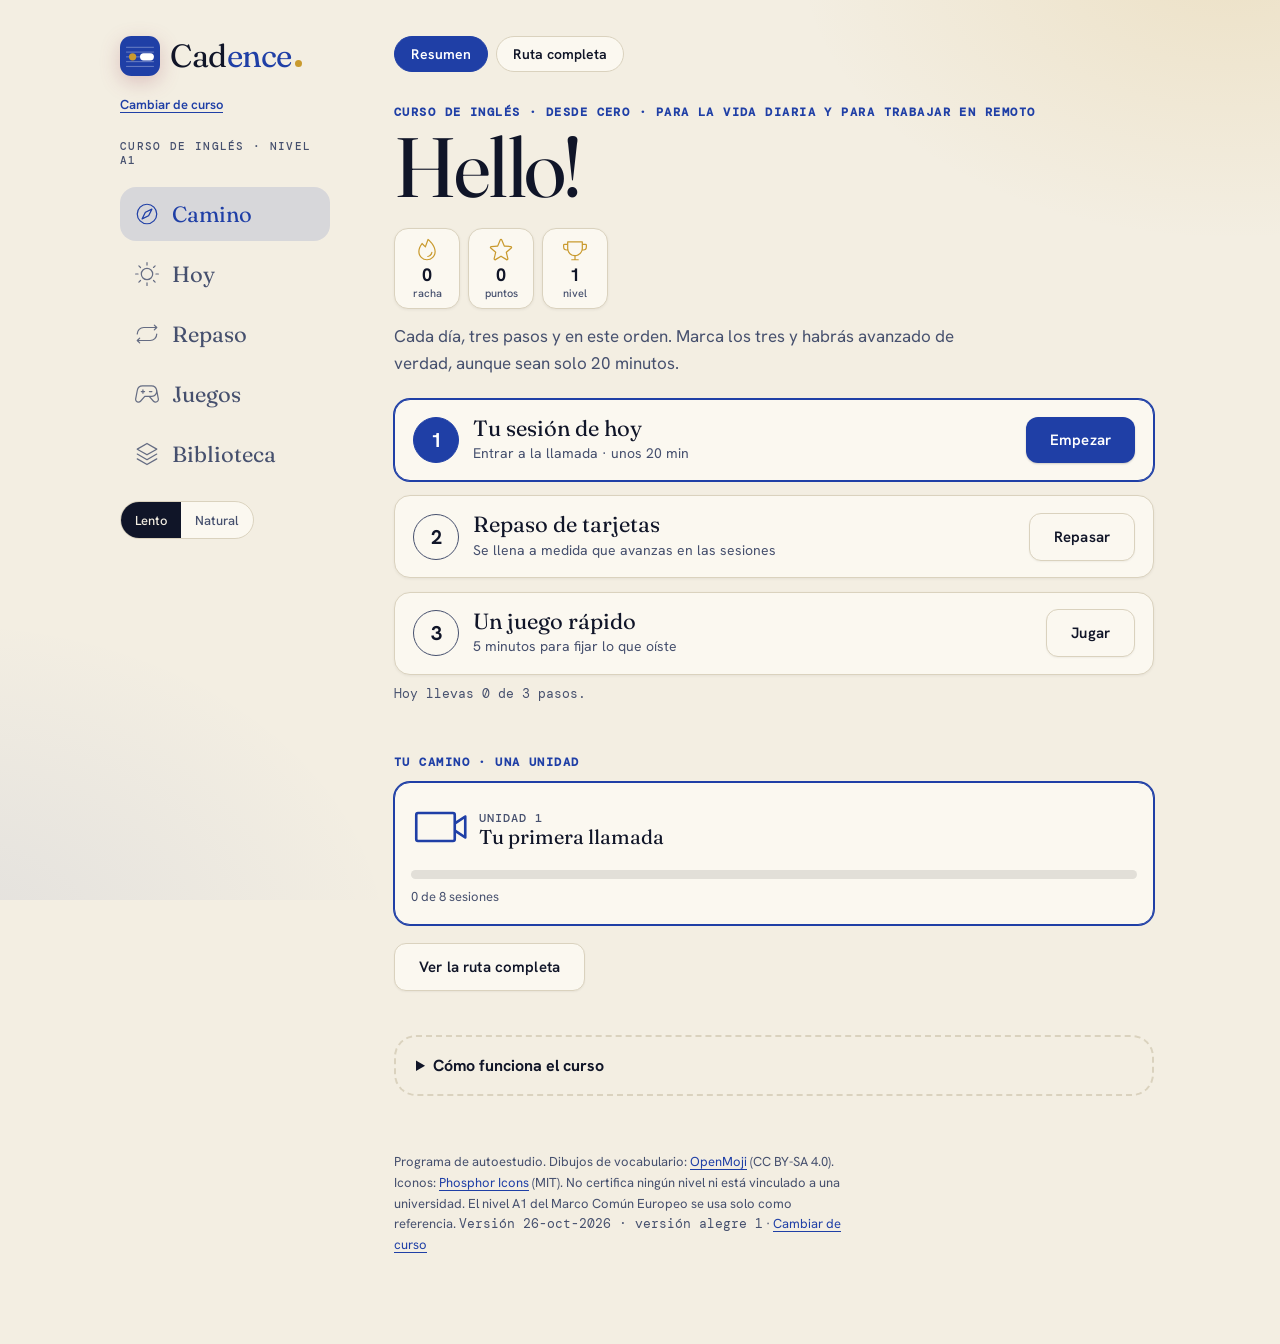
==== commit c55739de: "Inglés: plan equilibrado vida diaria + trabajo remoto (U2-U6) Co-Authored-By: Claude Sonnet 5.5 <nor" ====
--- a/en/index.html
+++ b/en/index.html
@@ -4,11 +4,11 @@
 <meta charset="utf-8">
 <meta name="viewport" content="width=device-width, initial-scale=1, viewport-fit=cover">
 <meta name="robots" content="noindex">
-<meta name="description" content="Cadence: curso de autoestudio de inglés para trabajar en remoto, desde cero y para hispanohablantes. Versión de prueba.">
+<meta name="description" content="Cadence: curso de autoestudio de inglés para la vida diaria y para trabajar en remoto, desde cero y para hispanohablantes. Versión de prueba.">
 <meta name="theme-color" content="#F3EEE2">
 <meta property="og:type" content="website">
-<meta property="og:title" content="Cadence: inglés para trabajar en remoto">
-<meta property="og:description" content="Curso de autoestudio de inglés americano para trabajar en remoto, con ritmo, escenas y repaso espaciado.">
+<meta property="og:title" content="Cadence: inglés para la vida y el trabajo">
+<meta property="og:description" content="Curso de autoestudio de inglés americano para la vida diaria y el trabajo en remoto, con ritmo, escenas y repaso espaciado.">
 <link rel="canonical" href="https://virbel21.github.io/cadence-frances/en/">
 <title>Cadence</title>
 <link rel="preconnect" href="https://fonts.googleapis.com">
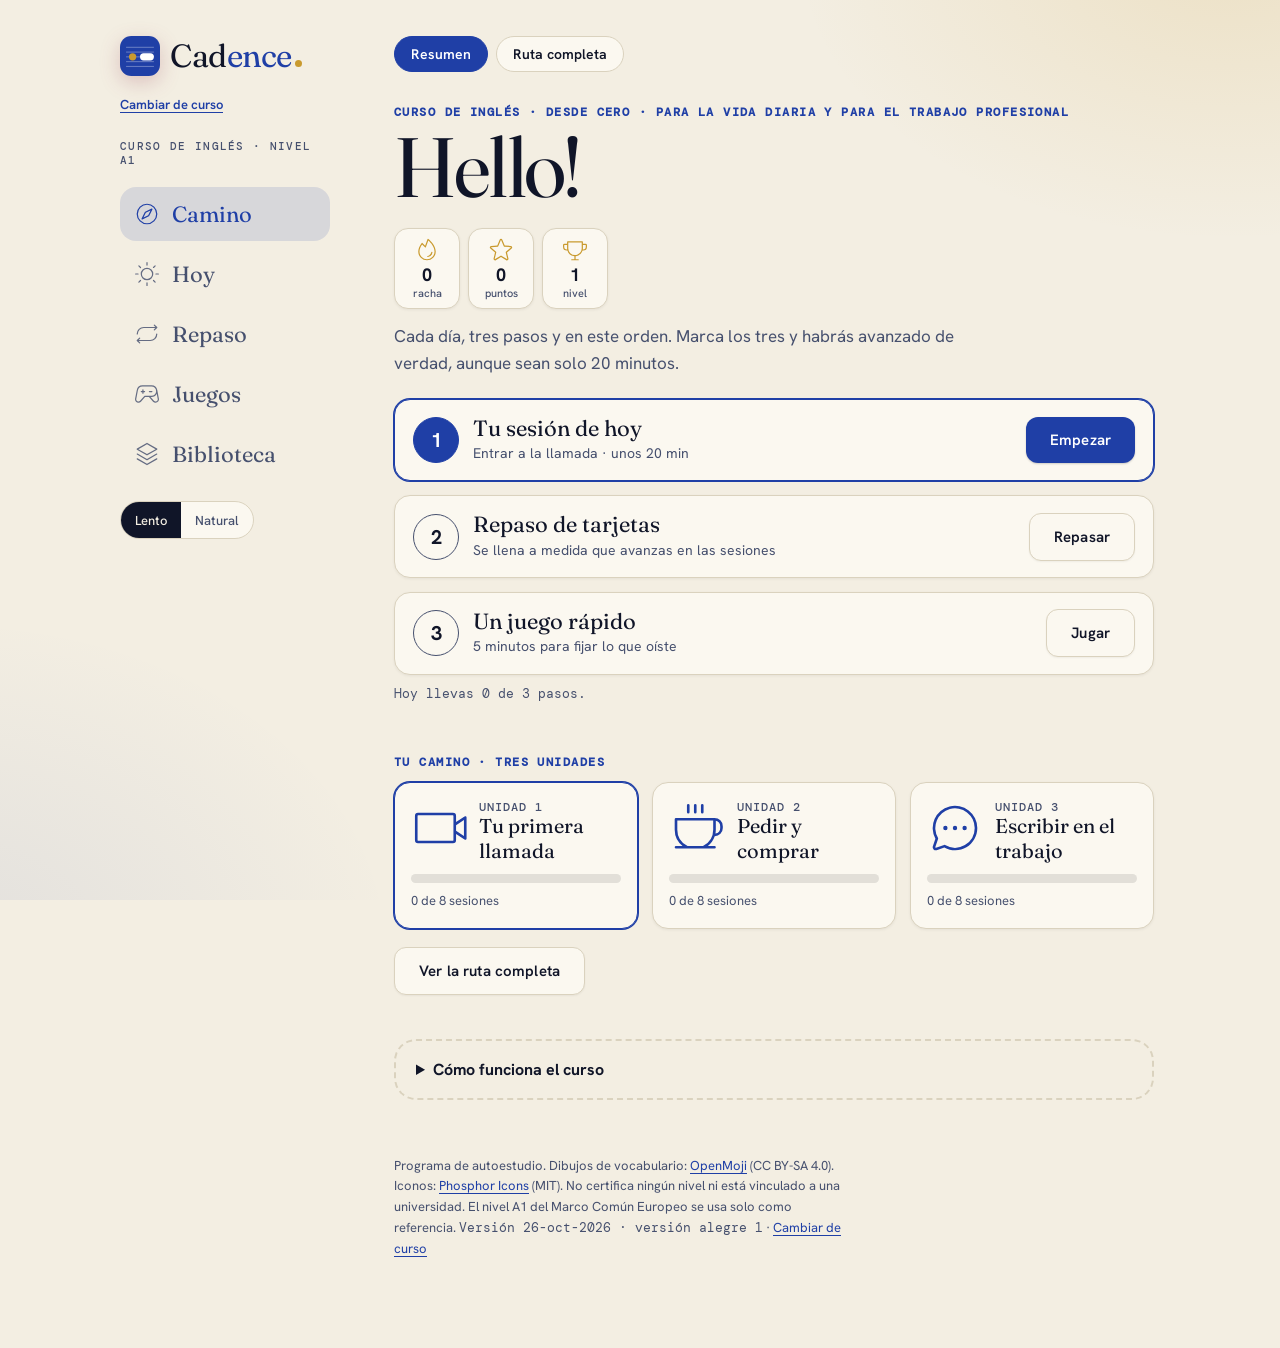
==== commit 63d662ff: "Inglés: textos para la vida diaria y el trabajo profesional (sin limitarlo a remoto) Co-Authored-By:" ====
--- a/en/index.html
+++ b/en/index.html
@@ -4,11 +4,11 @@
 <meta charset="utf-8">
 <meta name="viewport" content="width=device-width, initial-scale=1, viewport-fit=cover">
 <meta name="robots" content="noindex">
-<meta name="description" content="Cadence: curso de autoestudio de inglés para la vida diaria y para trabajar en remoto, desde cero y para hispanohablantes. Versión de prueba.">
+<meta name="description" content="Cadence: curso de autoestudio de inglés para la vida diaria y para el trabajo profesional, desde cero y para hispanohablantes. Versión de prueba.">
 <meta name="theme-color" content="#F3EEE2">
 <meta property="og:type" content="website">
 <meta property="og:title" content="Cadence: inglés para la vida y el trabajo">
-<meta property="og:description" content="Curso de autoestudio de inglés americano para la vida diaria y el trabajo en remoto, con ritmo, escenas y repaso espaciado.">
+<meta property="og:description" content="Curso de autoestudio de inglés americano para la vida diaria y el trabajo profesional, con ritmo, escenas y repaso espaciado.">
 <link rel="canonical" href="https://virbel21.github.io/cadence-frances/en/">
 <title>Cadence</title>
 <link rel="preconnect" href="https://fonts.googleapis.com">
